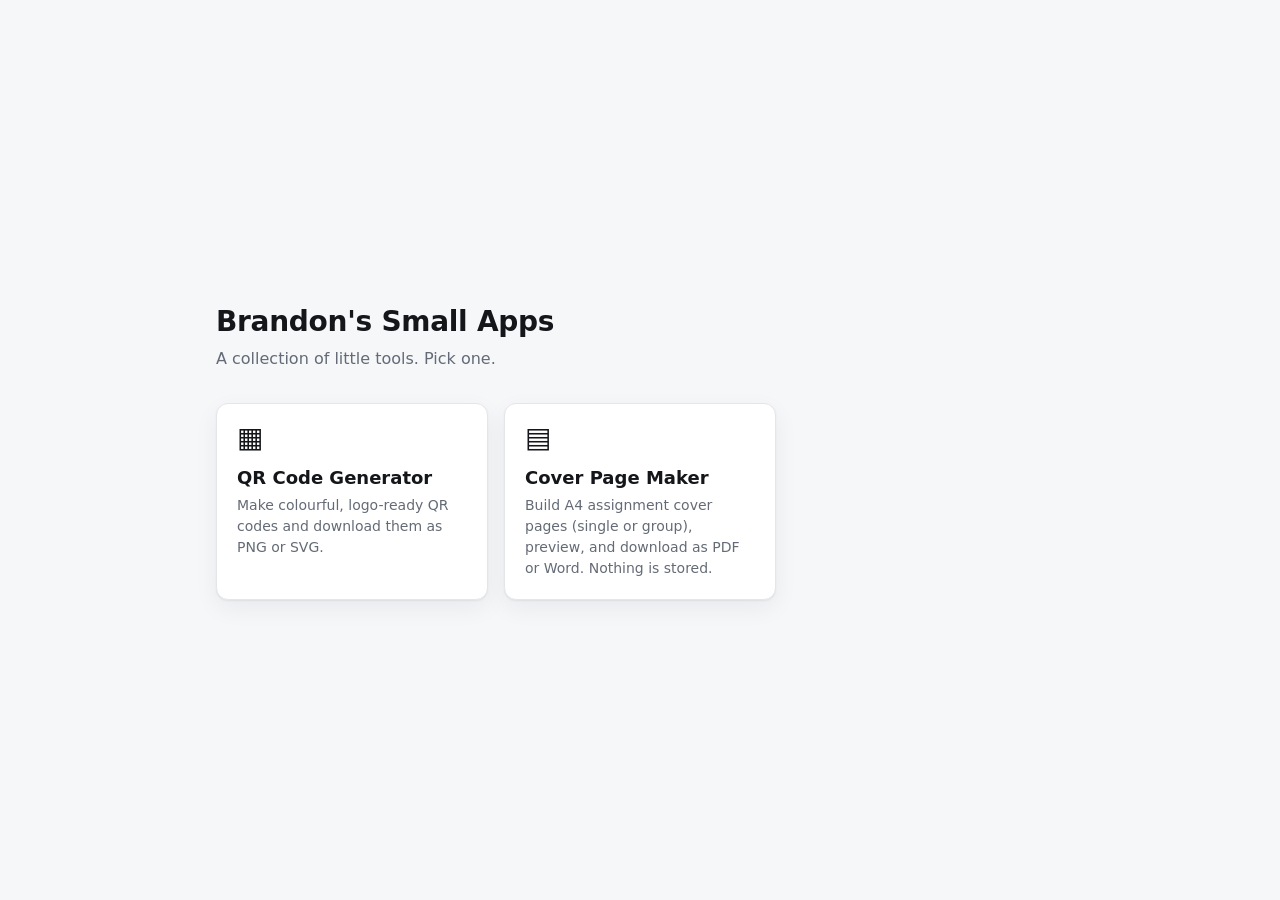
==== index.html @ ab9ec689 "Centre homepage vertically" ====
<!doctype html>
<html lang="en">
<head>
<meta charset="utf-8">
<meta name="viewport" content="width=device-width, initial-scale=1">
<title>Brandon's Small Apps</title>
<style>
  :root {
    --bg:#f6f7f9; --panel:#ffffff; --ink:#14161a; --muted:#646b76;
    --line:#e3e6ea; --line-strong:#cdd2d9; --accent:#2f6df6;
    --radius:12px; --shadow:0 1px 2px rgba(16,20,28,.06), 0 8px 24px rgba(16,20,28,.06);
    color-scheme: light dark;
  }
  @media (prefers-color-scheme: dark) {
    :root {
      --bg:#0f1115; --panel:#171a20; --ink:#e9ecf1; --muted:#99a2b0;
      --line:#262b33; --line-strong:#39404a; --accent:#4d82ff;
      --shadow:0 1px 2px rgba(0,0,0,.4), 0 8px 24px rgba(0,0,0,.35);
    }
  }
  * { box-sizing:border-box; }
  body {
    margin:0; background:var(--bg); color:var(--ink);
    font:16px/1.5 system-ui, -apple-system, "Segoe UI", Roboto, sans-serif;
    min-height:100vh; min-height:100dvh;
    display:flex; flex-direction:column; justify-content:center;
  }
  main { width:100%; max-width:880px; margin:0 auto; padding:48px 16px; }
  h1 { margin:0 0 4px; font-size:28px; letter-spacing:-.01em; }
  .sub { margin:0 0 32px; color:var(--muted); }
  .grid { display:grid; gap:16px; grid-template-columns:repeat(auto-fill, minmax(240px, 1fr)); }
  a.card {
    display:block; padding:20px; text-decoration:none; color:inherit;
    background:var(--panel); border:1px solid var(--line); border-radius:var(--radius);
    box-shadow:var(--shadow); transition:border-color .15s, transform .15s;
  }
  a.card:hover, a.card:focus-visible { border-color:var(--accent); transform:translateY(-2px); outline:none; }
  .icon { font-size:28px; line-height:1; margin-bottom:12px; }
  .name { font-weight:600; font-size:18px; margin:0 0 4px; }
  .desc { margin:0; color:var(--muted); font-size:14px; }
  .empty { color:var(--muted); }
</style>
</head>
<body>
<main>
  <h1>Brandon's Small Apps</h1>
  <p class="sub">A collection of little tools. Pick one.</p>
  <div class="grid" id="grid"></div>
</main>

<script>
  // To add an app: drop its folder next to this file and add a line here.
  const APPS = [
    { name: "QR Code Generator", href: "qr/index.html", icon: "▦",
      desc: "Make colourful, logo-ready QR codes and download them as PNG or SVG." },
    { name: "Cover Page Maker", href: "cover/index.html", icon: "▤",
      desc: "Build A4 assignment cover pages (single or group), preview, and download as PDF or Word. Nothing is stored." },
  ];

  const grid = document.getElementById("grid");
  if (!APPS.length) grid.innerHTML = '<p class="empty">No apps yet.</p>';
  for (const app of APPS) {
    const a = document.createElement("a");
    a.className = "card";
    a.href = app.href;
    const icon = document.createElement("div"); icon.className = "icon"; icon.textContent = app.icon;
    const name = document.createElement("h2"); name.className = "name"; name.textContent = app.name;
    const desc = document.createElement("p"); desc.className = "desc"; desc.textContent = app.desc;
    a.append(icon, name, desc);
    grid.append(a);
  }
</script>
</body>
</html>
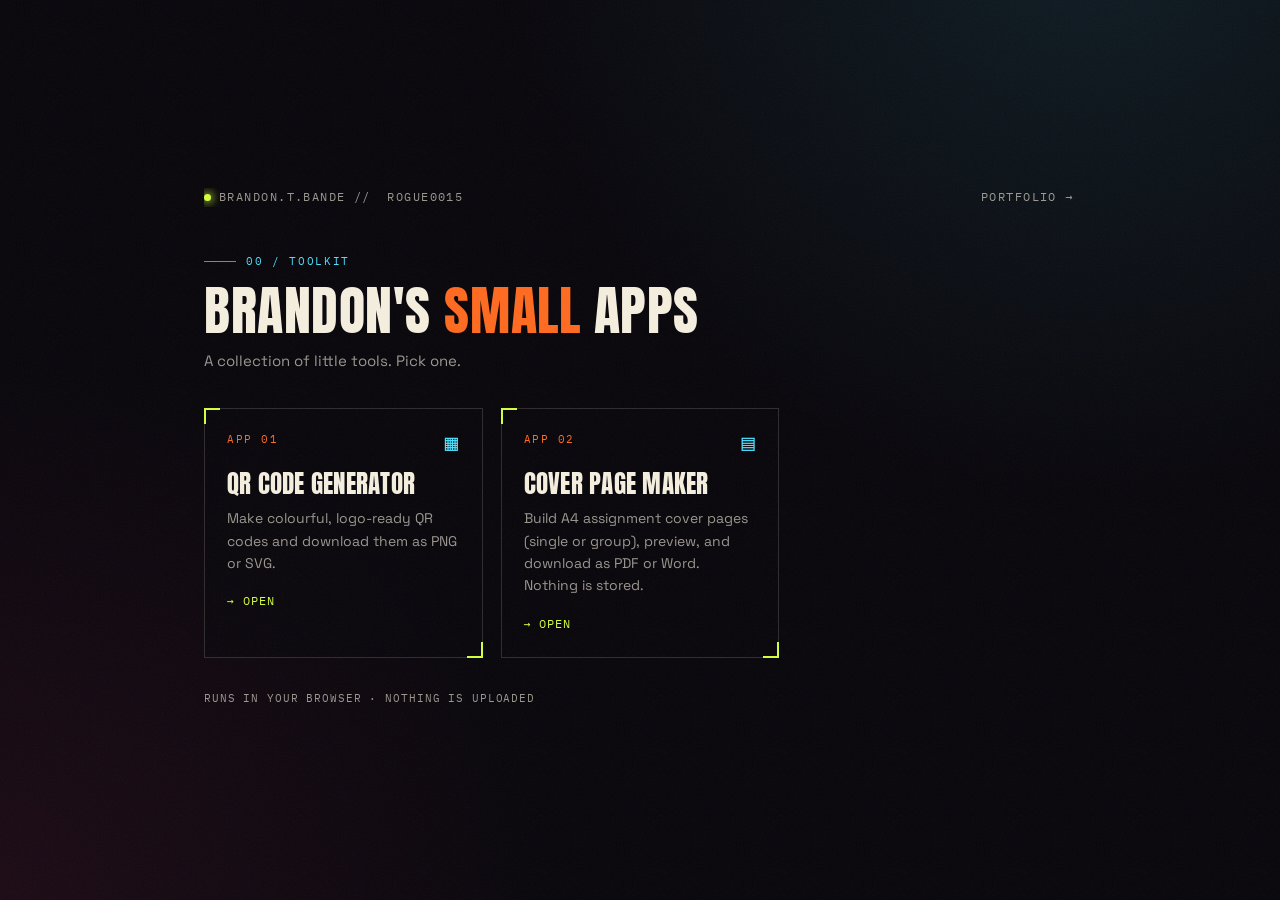
==== commit 62d08ea3: "tools update" ====
--- a/index.html
+++ b/index.html
@@ -2,50 +2,54 @@
 <html lang="en">
 <head>
 <meta charset="utf-8">
-<meta name="viewport" content="width=device-width, initial-scale=1">
+<meta name="viewport" content="width=device-width, initial-scale=1, viewport-fit=cover">
+<meta name="theme-color" content="#08060B">
 <title>Brandon's Small Apps</title>
+<link rel="stylesheet" href="theme.css">
 <style>
-  :root {
-    --bg:#f6f7f9; --panel:#ffffff; --ink:#14161a; --muted:#646b76;
-    --line:#e3e6ea; --line-strong:#cdd2d9; --accent:#2f6df6;
-    --radius:12px; --shadow:0 1px 2px rgba(16,20,28,.06), 0 8px 24px rgba(16,20,28,.06);
-    color-scheme: light dark;
+  /* phones: content starts at the top, single column of full-width cards */
+  main{ width:100%; max-width:920px; margin:0 auto; padding:16px var(--gutter) calc(40px + env(safe-area-inset-bottom)); }
+  .sub{ margin-bottom:28px; }
+  .grid{ display:grid; gap:14px; grid-template-columns:1fr; }
+  a.card{
+    display:block; padding:20px 18px 22px; text-decoration:none; color:inherit;
+    transition:border-color .2s, transform .2s;
   }
-  @media (prefers-color-scheme: dark) {
-    :root {
-      --bg:#0f1115; --panel:#171a20; --ink:#e9ecf1; --muted:#99a2b0;
-      --line:#262b33; --line-strong:#39404a; --accent:#4d82ff;
-      --shadow:0 1px 2px rgba(0,0,0,.4), 0 8px 24px rgba(0,0,0,.35);
-    }
+  a.card:active, a.card:focus-visible{ border-color:var(--acid); outline:none; }
+  a.card:active .name, a.card:focus-visible .name{ color:var(--acid); }
+  @media (hover:hover){
+    a.card:hover{ border-color:var(--acid); transform:translateY(-2px); }
+    a.card:hover .name{ color:var(--acid); }
   }
-  * { box-sizing:border-box; }
-  body {
-    margin:0; background:var(--bg); color:var(--ink);
-    font:16px/1.5 system-ui, -apple-system, "Segoe UI", Roboto, sans-serif;
-    min-height:100vh; min-height:100dvh;
-    display:flex; flex-direction:column; justify-content:center;
+  /* larger screens: centred vertically, multi-column grid */
+  @media (min-width:640px){
+    body{ min-height:100vh; min-height:100dvh; display:flex; flex-direction:column; justify-content:center; }
+    main{ padding:40px 24px 56px; }
+    .sub{ margin-bottom:36px; }
+    .grid{ gap:18px; grid-template-columns:repeat(auto-fill, minmax(250px, 1fr)); }
+    a.card{ padding:22px 22px 24px; }
   }
-  main { width:100%; max-width:880px; margin:0 auto; padding:48px 16px; }
-  h1 { margin:0 0 4px; font-size:28px; letter-spacing:-.01em; }
-  .sub { margin:0 0 32px; color:var(--muted); }
-  .grid { display:grid; gap:16px; grid-template-columns:repeat(auto-fill, minmax(240px, 1fr)); }
-  a.card {
-    display:block; padding:20px; text-decoration:none; color:inherit;
-    background:var(--panel); border:1px solid var(--line); border-radius:var(--radius);
-    box-shadow:var(--shadow); transition:border-color .15s, transform .15s;
-  }
-  a.card:hover, a.card:focus-visible { border-color:var(--accent); transform:translateY(-2px); outline:none; }
-  .icon { font-size:28px; line-height:1; margin-bottom:12px; }
-  .name { font-weight:600; font-size:18px; margin:0 0 4px; }
-  .desc { margin:0; color:var(--muted); font-size:14px; }
-  .empty { color:var(--muted); }
+  .idx{ display:flex; justify-content:space-between; font-family:var(--mono); font-size:11px; letter-spacing:.14em; color:var(--sunburst); margin-bottom:18px; }
+  .icon{ font-size:22px; line-height:1; color:var(--sigblue); }
+  .card .name{ font-family:var(--display); font-weight:400; text-transform:uppercase; letter-spacing:.01em; font-size:1.55rem; line-height:1.05; margin:0 0 10px; color:var(--paper); transition:color .2s; }
+  .desc{ margin:0; color:var(--paper-dim); font-size:14px; line-height:1.6; }
+  .go{ margin-top:18px; font-family:var(--mono); font-size:11.5px; letter-spacing:.08em; color:var(--acid); }
+  .empty{ color:var(--paper-dim); }
+  footer{ margin-top:32px; }
 </style>
 </head>
 <body>
+<div class="grain"></div>
 <main>
-  <h1>Brandon's Small Apps</h1>
+  <div class="topbar">
+    <span class="brandmark"><span class="dotlive"></span> <span class="full">BRANDON.T.BANDE //&nbsp;</span>ROGUE0015</span>
+    <a class="back" href="https://rogue0015.github.io/">PORTFOLIO →</a>
+  </div>
+  <div class="tag">00 / TOOLKIT</div>
+  <h1>Brandon's <span class="accent">Small</span> Apps</h1>
   <p class="sub">A collection of little tools. Pick one.</p>
   <div class="grid" id="grid"></div>
+  <footer>Runs in your browser · nothing is uploaded</footer>
 </main>
 
 <script>
@@ -59,16 +63,20 @@
 
   const grid = document.getElementById("grid");
   if (!APPS.length) grid.innerHTML = '<p class="empty">No apps yet.</p>';
-  for (const app of APPS) {
+  APPS.forEach((app, i) => {
     const a = document.createElement("a");
     a.className = "card";
     a.href = app.href;
-    const icon = document.createElement("div"); icon.className = "icon"; icon.textContent = app.icon;
+    const idx = document.createElement("div"); idx.className = "idx";
+    const num = document.createElement("span"); num.textContent = "APP " + String(i + 1).padStart(2, "0");
+    const icon = document.createElement("span"); icon.className = "icon"; icon.textContent = app.icon;
+    idx.append(num, icon);
     const name = document.createElement("h2"); name.className = "name"; name.textContent = app.name;
     const desc = document.createElement("p"); desc.className = "desc"; desc.textContent = app.desc;
-    a.append(icon, name, desc);
+    const go = document.createElement("div"); go.className = "go"; go.textContent = "→ OPEN";
+    a.append(idx, name, desc, go);
     grid.append(a);
-  }
+  });
 </script>
 </body>
 </html>
--- a/theme.css
+++ b/theme.css
@@ -0,0 +1,193 @@
+/* Shared look for all small apps — matches rogue0015.github.io.
+   Fonts are stored locally in /fonts so pages work offline and make no outside requests.
+   Mobile-first: base rules are for phones; min-width queries add the larger-screen layout. */
+
+@font-face{ font-family:'Anton'; font-weight:400; font-display:swap; src:url(fonts/anton-400.woff2) format('woff2'); }
+@font-face{ font-family:'Space Grotesk'; font-weight:300 700; font-display:swap; src:url(fonts/spacegrotesk-var.woff2) format('woff2'); }
+@font-face{ font-family:'IBM Plex Mono'; font-weight:400; font-display:swap; src:url(fonts/plexmono-400.woff2) format('woff2'); }
+@font-face{ font-family:'IBM Plex Mono'; font-weight:500; font-display:swap; src:url(fonts/plexmono-500.woff2) format('woff2'); }
+@font-face{ font-family:'IBM Plex Mono'; font-weight:600; font-display:swap; src:url(fonts/plexmono-600.woff2) format('woff2'); }
+
+:root{
+  --void:#08060B;
+  --panel-glass:rgba(10,8,14,0.55);
+  --panel-solid:#0E0B13;
+  --sunburst:#FF6A1F;
+  --acid:#D4FF3F;
+  --magenta:#FF3D7F;
+  --sigblue:#4DE1FF;
+  --paper:#F5EFDF;
+  --paper-dim:rgba(245,239,223,0.62);
+  --line:rgba(245,239,223,0.16);
+  --line-strong:rgba(245,239,223,0.32);
+  --field:rgba(245,239,223,0.04);
+  --mono:'IBM Plex Mono', ui-monospace, Consolas, monospace;
+  --sans:'Space Grotesk', system-ui, sans-serif;
+  --display:'Anton', Impact, sans-serif;
+  --gutter:16px;
+  --tap:44px;               /* minimum touch target */
+  --field-size:16px;        /* 16px stops iOS zooming into inputs */
+  color-scheme:dark;
+}
+
+*{ box-sizing:border-box; }
+html{ background:var(--void); -webkit-text-size-adjust:100%; text-size-adjust:100%; }
+body{
+  margin:0; background:var(--void); color:var(--paper);
+  font-family:var(--sans); font-size:15px; line-height:1.55;
+  -webkit-font-smoothing:antialiased;
+  -webkit-tap-highlight-color:transparent;
+  overflow-x:clip;
+  /* respect notches / rounded corners */
+  padding-left:env(safe-area-inset-left); padding-right:env(safe-area-inset-right);
+  /* soft colour glow, same palette as the portfolio */
+  background-image:
+    radial-gradient(circle at 85% -10%, rgba(77,225,255,0.10), transparent 40%),
+    radial-gradient(circle at 0% 100%, rgba(255,61,127,0.08), transparent 35%);
+  background-attachment:fixed;
+}
+::selection{ background:var(--acid); color:var(--void); }
+a{ color:inherit; }
+:focus-visible{ outline:2px solid var(--acid); outline-offset:3px; }
+code{ font-family:var(--mono); font-size:.9em; color:var(--acid); }
+
+/* film grain overlay */
+.grain{
+  position:fixed; inset:0; z-index:100; pointer-events:none; opacity:0.05;
+  background-image:url("data:image/svg+xml,%3Csvg xmlns='http://www.w3.org/2000/svg' width='120' height='120'%3E%3Cfilter id='n'%3E%3CfeTurbulence type='fractalNoise' baseFrequency='0.9' numOctaves='2' stitchTiles='stitch'/%3E%3C/filter%3E%3Crect width='100%25' height='100%25' filter='url(%23n)'/%3E%3C/svg%3E");
+}
+
+/* ---------- type ---------- */
+.display, h1{
+  font-family:var(--display); font-weight:400; text-transform:uppercase;
+  letter-spacing:0.01em; line-height:0.98; margin:0;
+}
+h1{ font-size:clamp(2.1rem, 10vw, 3.4rem); }
+h1 .accent{ color:var(--sunburst); }
+.mono{ font-family:var(--mono); }
+.sub{ color:var(--paper-dim); margin:12px 0 0; max-width:60ch; }
+
+/* small blue label with a rule, e.g. "— 01 / TOOLS" */
+.tag{
+  font-family:var(--mono); font-size:10.5px; letter-spacing:0.16em; text-transform:uppercase;
+  color:var(--sigblue); display:flex; align-items:center; gap:10px; margin:0 0 14px;
+}
+.tag::before{ content:""; width:32px; height:1px; background:var(--sigblue); opacity:.7; flex:0 0 auto; }
+
+/* top bar: live dot + name, back link (one row, even on small phones) */
+.topbar{
+  display:flex; justify-content:space-between; align-items:center; gap:12px;
+  font-family:var(--mono); font-size:10px; letter-spacing:0.08em; color:var(--paper-dim);
+  margin-bottom:28px; min-height:var(--tap);
+}
+.brandmark{ display:flex; align-items:center; gap:8px; text-decoration:none; min-width:0; white-space:nowrap; overflow:hidden; text-overflow:ellipsis; }
+.brandmark .full{ display:none; }
+@media (min-width:360px){ .brandmark .full{ display:inline; } }
+@media (min-width:640px){ .topbar{ font-size:12px; letter-spacing:0.12em; margin-bottom:36px; } }
+.brandmark .dotlive{
+  width:7px; height:7px; border-radius:50%; background:var(--acid);
+  box-shadow:0 0 8px 2px rgba(212,255,63,0.7);
+  animation:blink 1.8s ease-in-out infinite;
+}
+@keyframes blink{ 0%,100%{opacity:1;} 50%{opacity:.25;} }
+.back{
+  display:inline-flex; align-items:center; min-height:var(--tap); padding:0 2px; flex:0 0 auto; white-space:nowrap;
+  text-decoration:none; color:var(--paper-dim); transition:color .2s;
+}
+.back:active{ color:var(--acid); }
+@media (hover:hover){ .back:hover{ color:var(--acid); text-decoration:underline; text-underline-offset:4px; } }
+
+/* ---------- panels with acid corner ticks ---------- */
+.card, .panel{
+  position:relative;
+  background:var(--panel-glass);
+  backdrop-filter:blur(8px); -webkit-backdrop-filter:blur(8px);
+  border:1px solid var(--line);
+  border-radius:0;
+}
+.card::before, .card::after, .panel::before, .panel::after{
+  content:""; position:absolute; width:14px; height:14px; pointer-events:none;
+  border:0 solid var(--acid);
+}
+.card::before, .panel::before{ top:-1px; left:-1px; border-top-width:2px; border-left-width:2px; }
+.card::after, .panel::after{ bottom:-1px; right:-1px; border-bottom-width:2px; border-right-width:2px; }
+
+/* section headings inside panels */
+.card h2, .panel legend{
+  font-family:var(--mono); font-size:11px; font-weight:500; letter-spacing:.12em; text-transform:uppercase;
+  color:var(--sigblue);
+}
+
+/* ---------- form controls ---------- */
+label{ font-family:var(--mono); font-size:11.5px; letter-spacing:.04em; color:var(--paper-dim); }
+input[type=text], input[type=number], input[type=date], select, textarea{
+  width:100%; min-height:var(--tap); padding:10px 12px; border-radius:0;
+  border:1px solid var(--line-strong); background:var(--field); color:var(--paper);
+  font-family:var(--sans); font-size:var(--field-size);
+  transition:border-color .2s;
+}
+textarea{ min-height:96px; }
+input::placeholder, textarea::placeholder{ color:rgba(245,239,223,0.35); }
+@media (hover:hover){
+  input[type=text]:hover, input[type=number]:hover, input[type=date]:hover, select:hover, textarea:hover{ border-color:rgba(245,239,223,0.5); }
+}
+input[type=text]:focus, input[type=number]:focus, input[type=date]:focus, select:focus, textarea:focus{
+  outline:none; border-color:var(--acid);
+}
+select option{ background:var(--panel-solid); color:var(--paper); }
+input[type=checkbox], input[type=range]{ accent-color:var(--acid); }
+input[type=checkbox]{ width:20px; height:20px; margin:0; }
+input[type=range]{ height:var(--tap); margin:0; touch-action:pan-y; }
+input[type=file]{ font-family:var(--mono); font-size:12px; color:var(--paper-dim); max-width:100%; }
+input[type=file]::file-selector-button{
+  font-family:var(--mono); font-size:11.5px; letter-spacing:.06em; text-transform:uppercase;
+  min-height:var(--tap); padding:8px 14px; margin-right:10px; cursor:pointer;
+  background:transparent; color:var(--paper); border:1px solid var(--line-strong); border-radius:0;
+  transition:border-color .2s, color .2s;
+}
+@media (hover:hover){ input[type=file]::file-selector-button:hover{ border-color:var(--acid); color:var(--acid); } }
+
+/* ---------- buttons ---------- */
+button.btn{
+  font-family:var(--mono); font-size:12px; letter-spacing:.08em; text-transform:uppercase;
+  min-height:var(--tap); padding:11px 16px; border-radius:0; cursor:pointer; touch-action:manipulation;
+  background:transparent; color:var(--paper); border:1.5px solid var(--line-strong);
+  transition:background .2s, color .2s, border-color .2s;
+}
+button.btn.primary{ border-color:var(--acid); color:var(--acid); background:transparent; font-weight:500; }
+button.btn:active{ border-color:var(--sunburst); color:var(--sunburst); }
+button.btn.primary:active{ background:var(--acid); color:var(--void); }
+@media (hover:hover){
+  button.btn:hover{ border-color:var(--sunburst); color:var(--sunburst); }
+  button.btn.primary:hover{ background:var(--acid); color:var(--void); border-color:var(--acid); }
+}
+button.btn:disabled, button.btn:disabled:hover{
+  opacity:.35; cursor:not-allowed; background:transparent; color:var(--paper); border-color:var(--line-strong);
+}
+
+/* segmented toggle */
+.seg{ display:flex; border:1px solid var(--line-strong); border-radius:0; overflow:hidden; }
+.seg button{
+  flex:1; min-height:var(--tap); padding:9px 6px; border:0; touch-action:manipulation; border-right:1px solid var(--line); border-radius:0;
+  background:transparent; color:var(--paper-dim); cursor:pointer;
+  font-family:var(--mono); font-size:11.5px; letter-spacing:.08em; text-transform:uppercase;
+  transition:background .2s, color .2s;
+}
+.seg button:last-child{ border-right:0; }
+@media (hover:hover){ .seg button:hover{ color:var(--paper); } }
+.seg button[aria-pressed=true]{ background:var(--acid); color:var(--void); font-weight:600; }
+
+footer, .foot-note{
+  font-family:var(--mono); font-size:11px; letter-spacing:.08em; text-transform:uppercase; color:var(--paper-dim);
+}
+
+/* larger screens with a mouse: tighter controls */
+@media (min-width:768px) and (pointer:fine){
+  :root{ --tap:40px; --field-size:14px; }
+  input[type=checkbox]{ width:16px; height:16px; }
+  input[type=range]{ height:28px; }
+}
+
+@media (prefers-reduced-motion: reduce){
+  *, *::before, *::after{ animation-duration:.01ms !important; animation-iteration-count:1 !important; transition-duration:.01ms !important; }
+}
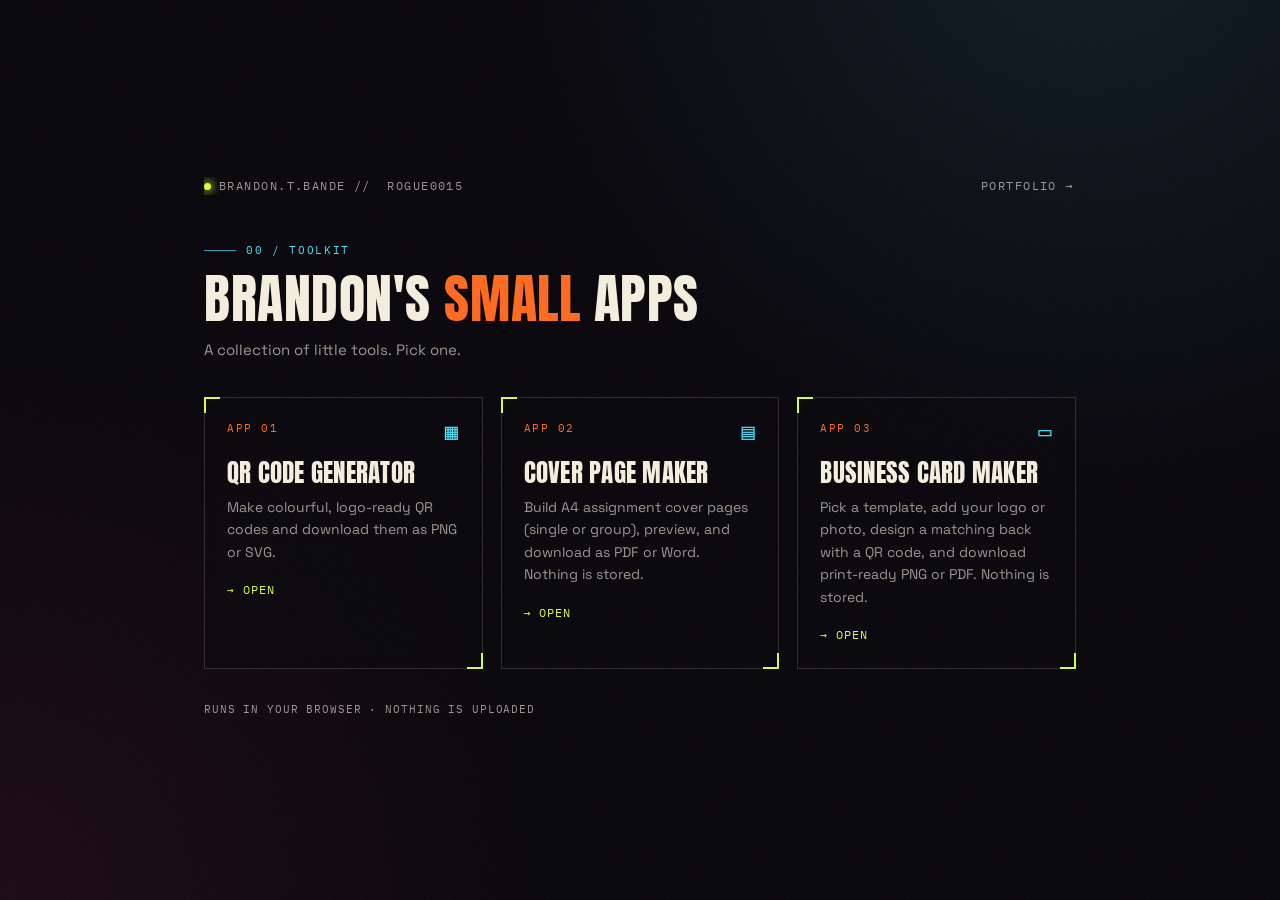
==== commit 59eb20bd: "tools update" ====
--- a/index.html
+++ b/index.html
@@ -59,6 +59,8 @@
       desc: "Make colourful, logo-ready QR codes and download them as PNG or SVG." },
     { name: "Cover Page Maker", href: "cover/index.html", icon: "▤",
       desc: "Build A4 assignment cover pages (single or group), preview, and download as PDF or Word. Nothing is stored." },
+    { name: "Business Card Maker", href: "card/index.html", icon: "▭",
+      desc: "Pick a template, add your logo or photo, design a matching back with a QR code, and download print-ready PNG or PDF. Nothing is stored." },
   ];
 
   const grid = document.getElementById("grid");
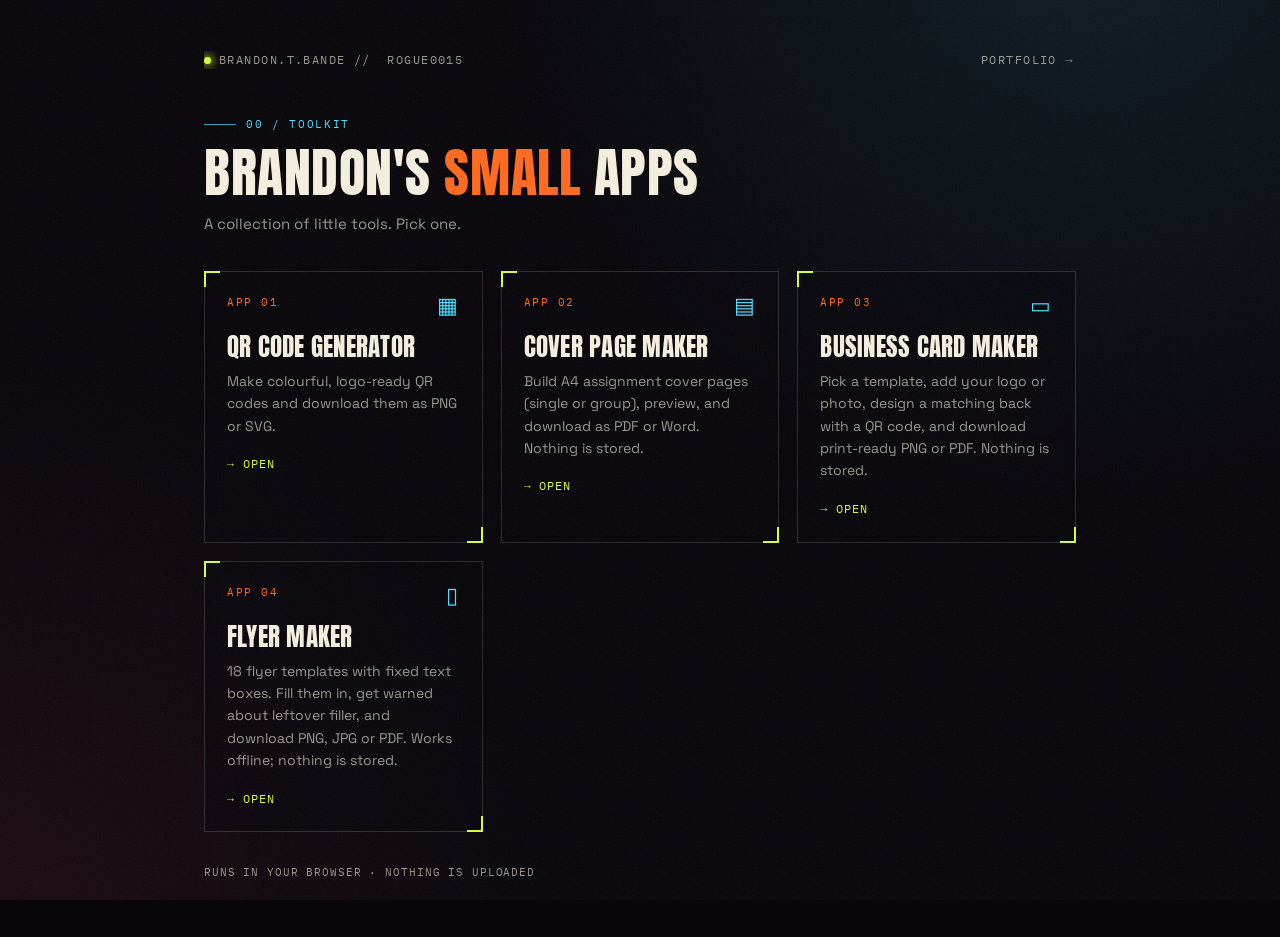
==== commit 1beb659e: "Added Flyer mini-app" ====
--- a/index.html
+++ b/index.html
@@ -61,6 +61,8 @@
       desc: "Build A4 assignment cover pages (single or group), preview, and download as PDF or Word. Nothing is stored." },
     { name: "Business Card Maker", href: "card/index.html", icon: "▭",
       desc: "Pick a template, add your logo or photo, design a matching back with a QR code, and download print-ready PNG or PDF. Nothing is stored." },
+    { name: "Flyer Maker", href: "flyer/index.html", icon: "▯",
+      desc: "18 flyer templates with fixed text boxes. Fill them in, get warned about leftover filler, and download PNG, JPG or PDF. Works offline; nothing is stored." },
   ];
 
   const grid = document.getElementById("grid");
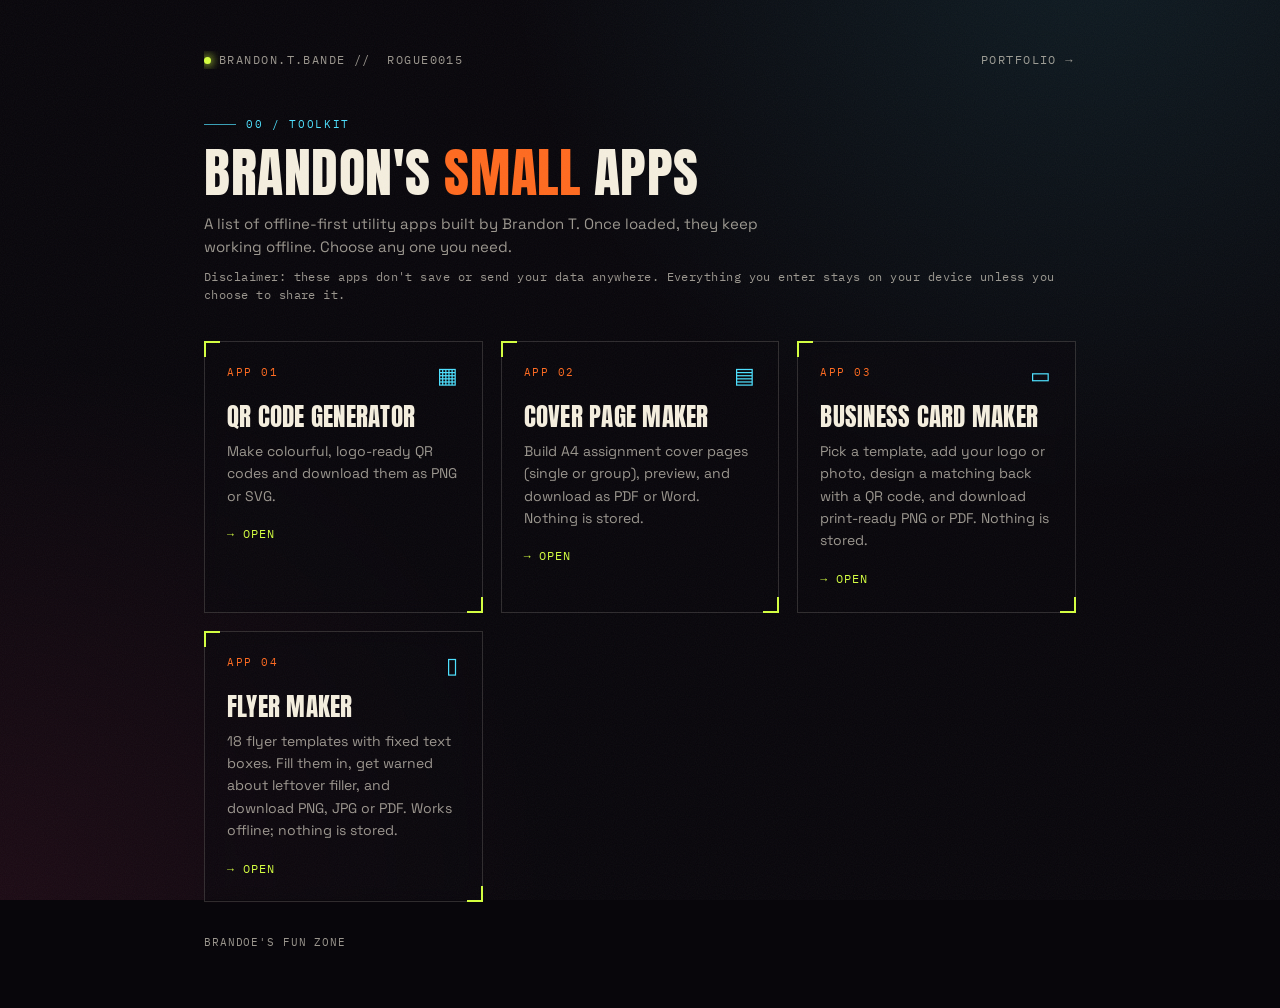
==== commit 6a8e41ef: "Added Flyer mini-app" ====
--- a/index.html
+++ b/index.html
@@ -9,7 +9,8 @@
 <style>
   /* phones: content starts at the top, single column of full-width cards */
   main{ width:100%; max-width:920px; margin:0 auto; padding:16px var(--gutter) calc(40px + env(safe-area-inset-bottom)); }
-  .sub{ margin-bottom:28px; }
+  .sub{ margin-bottom:10px; }
+  .note{ margin:0 0 28px; font-family:var(--mono); font-size:11.5px; letter-spacing:.04em; line-height:1.6; color:var(--paper-dim); }
   .grid{ display:grid; gap:14px; grid-template-columns:1fr; }
   a.card{
     display:block; padding:20px 18px 22px; text-decoration:none; color:inherit;
@@ -25,7 +26,7 @@
   @media (min-width:640px){
     body{ min-height:100vh; min-height:100dvh; display:flex; flex-direction:column; justify-content:center; }
     main{ padding:40px 24px 56px; }
-    .sub{ margin-bottom:36px; }
+    .note{ margin-bottom:36px; }
     .grid{ gap:18px; grid-template-columns:repeat(auto-fill, minmax(250px, 1fr)); }
     a.card{ padding:22px 22px 24px; }
   }
@@ -47,9 +48,10 @@
   </div>
   <div class="tag">00 / TOOLKIT</div>
   <h1>Brandon's <span class="accent">Small</span> Apps</h1>
-  <p class="sub">A collection of little tools. Pick one.</p>
+  <p class="sub">A list of offline-first utility apps built by Brandon T. Once loaded, they keep working offline. Choose any one you need.</p>
+  <p class="note">Disclaimer: these apps don't save or send your data anywhere. Everything you enter stays on your device unless you choose to share it.</p>
   <div class="grid" id="grid"></div>
-  <footer>Runs in your browser · nothing is uploaded</footer>
+  <footer>brandoe's fun zone </footer>
 </main>
 
 <script>
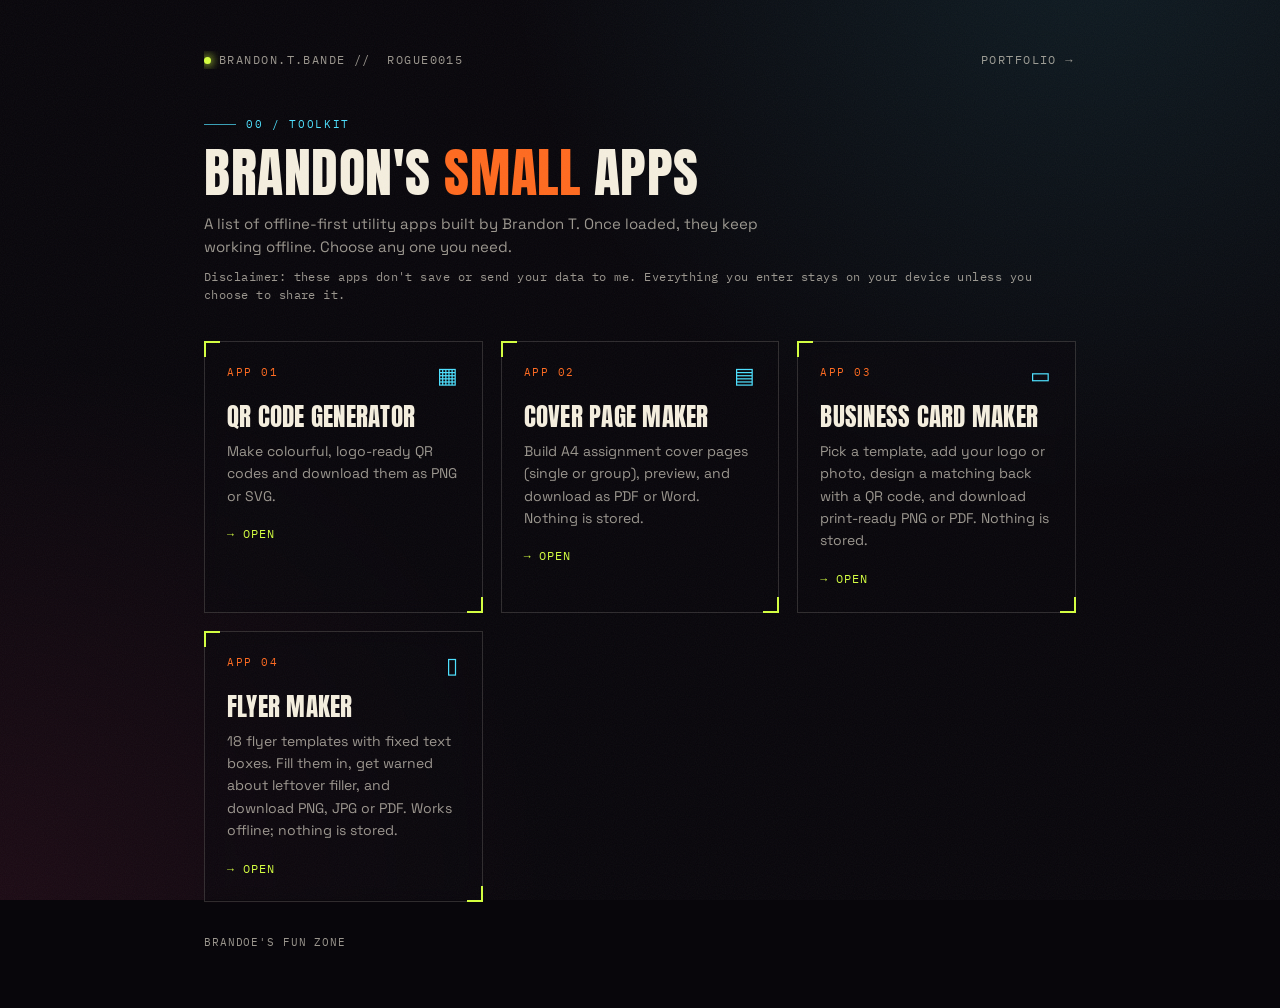
==== commit 4b2005b0: "Added Flyer mini-app" ====
--- a/index.html
+++ b/index.html
@@ -49,7 +49,7 @@
   <div class="tag">00 / TOOLKIT</div>
   <h1>Brandon's <span class="accent">Small</span> Apps</h1>
   <p class="sub">A list of offline-first utility apps built by Brandon T. Once loaded, they keep working offline. Choose any one you need.</p>
-  <p class="note">Disclaimer: these apps don't save or send your data anywhere. Everything you enter stays on your device unless you choose to share it.</p>
+  <p class="note">Disclaimer: these apps don't save or send your data to me. Everything you enter stays on your device unless you choose to share it.</p>
   <div class="grid" id="grid"></div>
   <footer>brandoe's fun zone </footer>
 </main>
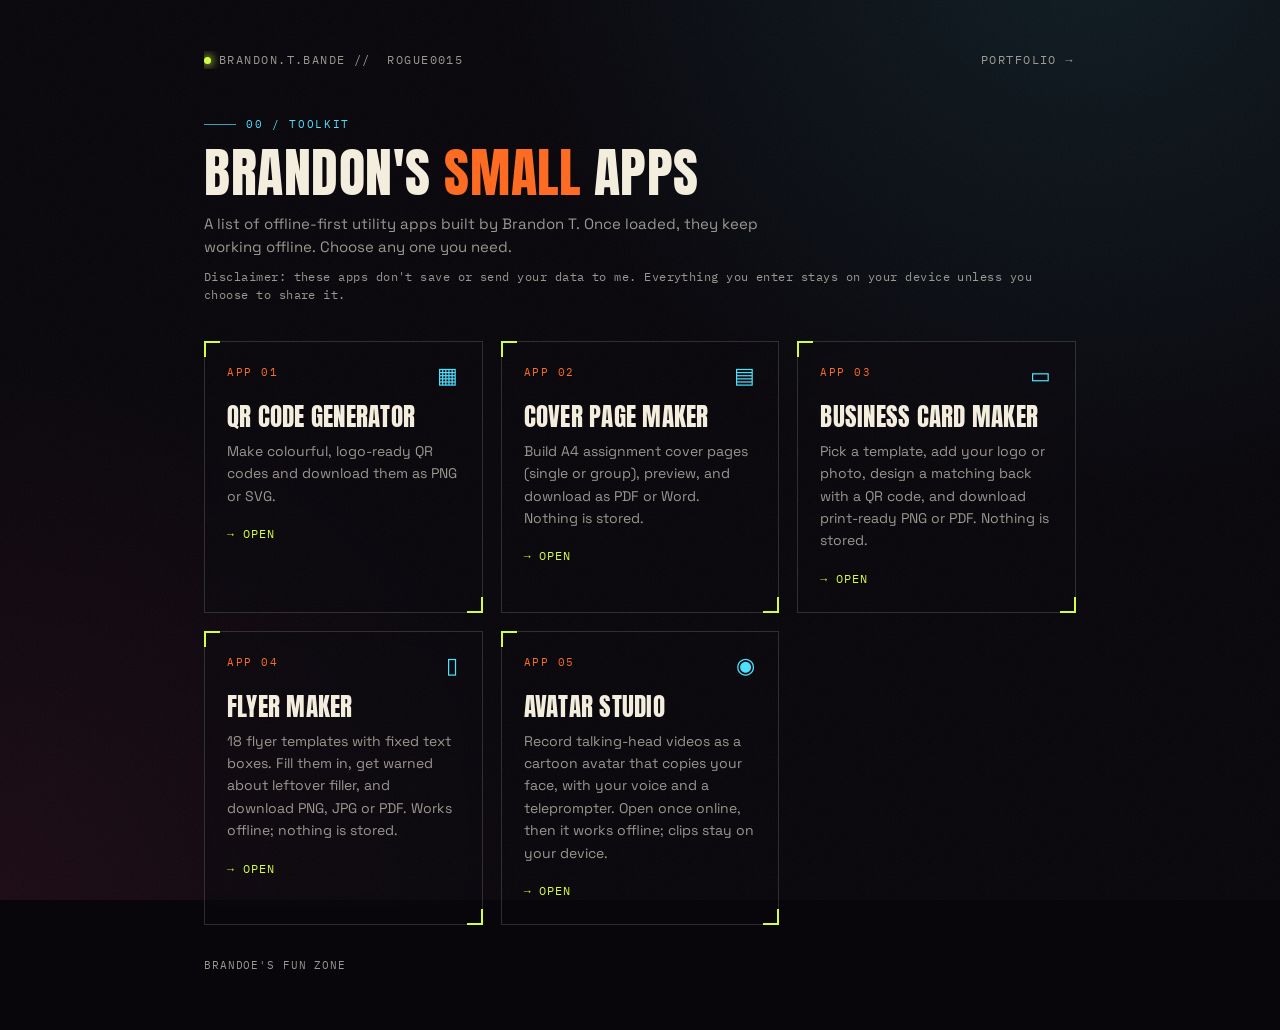
==== commit ef1610b6: "Added Avatar Studio mini-app Cartoon avatar driven by face tracking, with teleprompter and recording" ====
--- a/index.html
+++ b/index.html
@@ -65,6 +65,8 @@
       desc: "Pick a template, add your logo or photo, design a matching back with a QR code, and download print-ready PNG or PDF. Nothing is stored." },
     { name: "Flyer Maker", href: "flyer/index.html", icon: "▯",
       desc: "18 flyer templates with fixed text boxes. Fill them in, get warned about leftover filler, and download PNG, JPG or PDF. Works offline; nothing is stored." },
+    { name: "Avatar Studio", href: "avatar/index.html", icon: "◉",
+      desc: "Record talking-head videos as a cartoon avatar that copies your face, with your voice and a teleprompter. Open once online, then it works offline; clips stay on your device." },
   ];
 
   const grid = document.getElementById("grid");
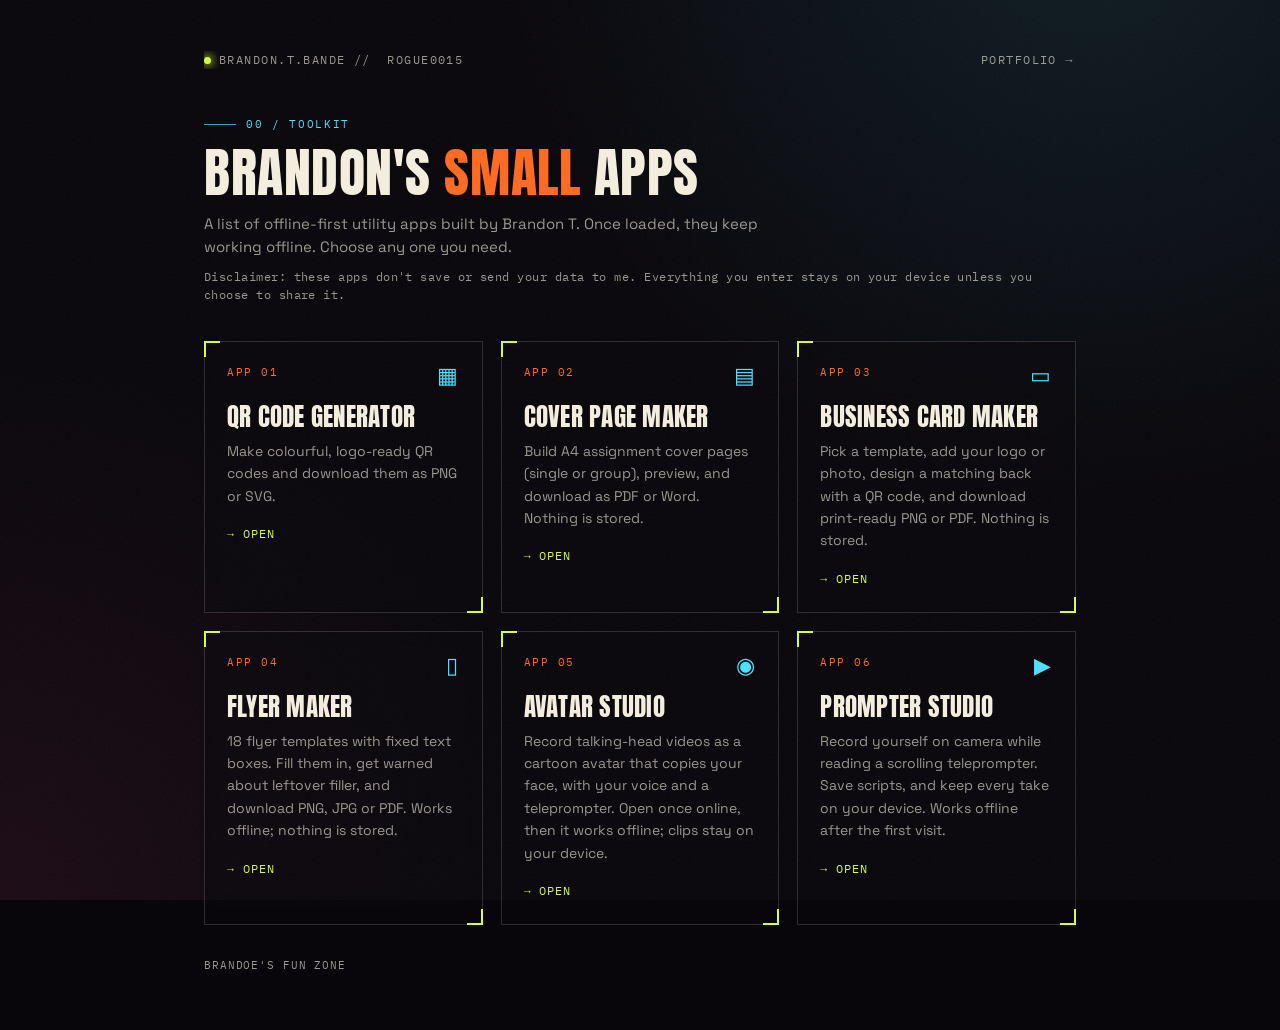
==== commit 774b1366: "Added Prompter Studio mini-app Real-camera video recorder with a teleprompter, built on the Avatar S" ====
--- a/index.html
+++ b/index.html
@@ -67,6 +67,8 @@
       desc: "18 flyer templates with fixed text boxes. Fill them in, get warned about leftover filler, and download PNG, JPG or PDF. Works offline; nothing is stored." },
     { name: "Avatar Studio", href: "avatar/index.html", icon: "◉",
       desc: "Record talking-head videos as a cartoon avatar that copies your face, with your voice and a teleprompter. Open once online, then it works offline; clips stay on your device." },
+    { name: "Prompter Studio", href: "teleprompter/index.html", icon: "▶",
+      desc: "Record yourself on camera while reading a scrolling teleprompter. Save scripts, and keep every take on your device. Works offline after the first visit." },
   ];
 
   const grid = document.getElementById("grid");
